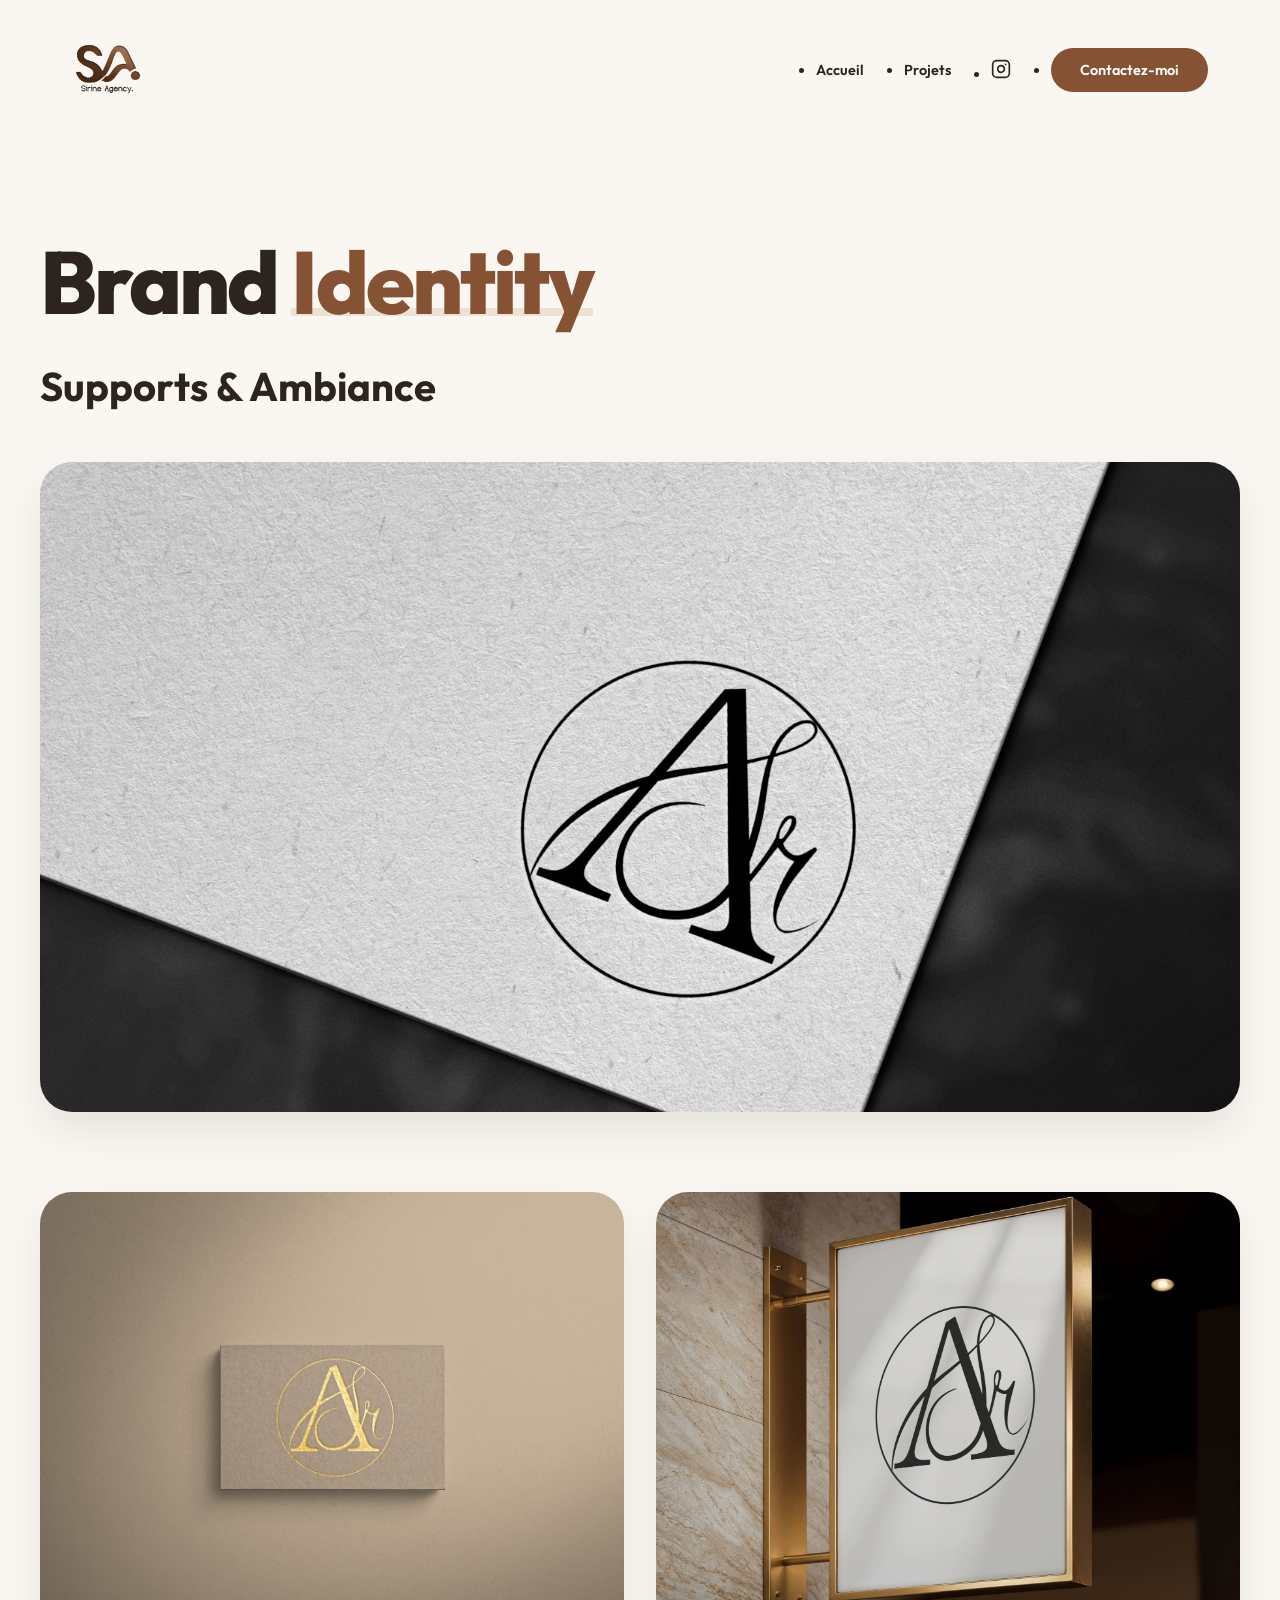
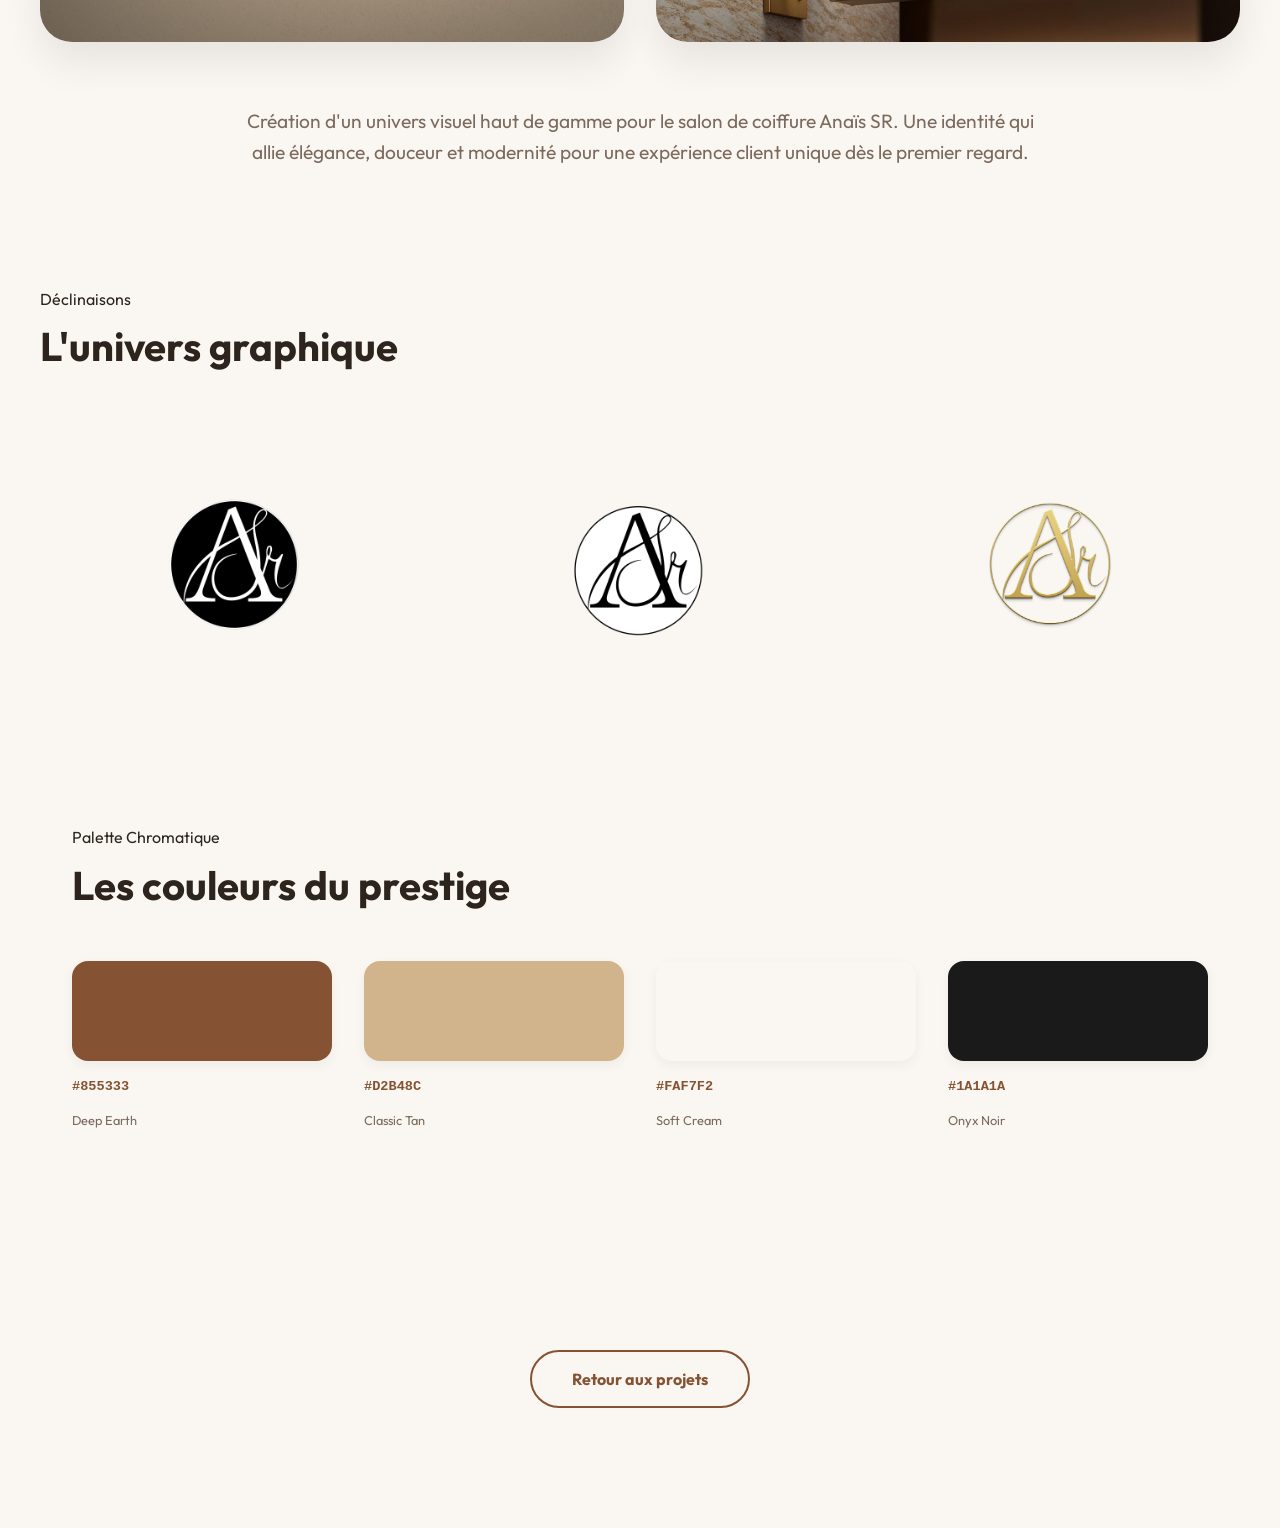
==== brand-identity.html @ ec386b36 "Initial commit: Portfolio website" ====
<!DOCTYPE html>
<html lang="fr">

<head>
    <meta charset="UTF-8">
    <meta name="viewport" content="width=device-width, initial-scale=1.0">
    <title>Brand Identity - Anaïs SR | Sirine Agency</title>
    <link rel="preconnect" href="https://fonts.googleapis.com">
    <link rel="preconnect" href="https://fonts.gstatic.com" crossorigin>
    <link href="https://fonts.googleapis.com/css2?family=Outfit:wght@300;400;600;800&display=swap" rel="stylesheet">
    <link rel="stylesheet" href="style.css">
</head>

<body>
    <header id="main-header">
        <nav class="container">
            <div class="logo-container">
                <a href="index.html" style="text-decoration: none; display: flex; align-items: center;">
                    <img src="assets/logo.png" alt="Sirine Agency Logo" class="logo-img">
                </a>
            </div>
            <ul class="nav-links">
                <li><a href="index.html#hero">Accueil</a></li>
                <li><a href="index.html#projects">Projets</a></li>
                <li><a href="https://www.instagram.com/sirine_agency/" target="_blank" class="instagram-link">
                    <svg width="20" height="20" viewBox="0 0 24 24" fill="none" stroke="currentColor" stroke-width="2" stroke-linecap="round" stroke-linejoin="round"><rect x="2" y="2" width="20" height="20" rx="5" ry="5"></rect><path d="M16 11.37A4 4 0 1 1 12.63 8 4 4 0 0 1 16 11.37z"></path><line x1="17.5" y1="6.5" x2="17.51" y2="6.5"></line></svg>
                </a></li>
                <li><a href="contact.html" class="btn-contact">Contactez-moi</a></li>
            </ul>
        </nav>
    </header>

    <main class="brand-project-page">
        <!-- Project Info Header -->
        <section class="project-info-minimal container animate">
            <div class="project-intro">
                <h1>Brand <span>Identity</span></h1>
            </div>
        </section>

        <!-- Dynamic Layout Gallery -->
        <div class="project-content">
            <!-- Hair Salon Specific Mockups -->
            <section class="section-padded container reveal" style="padding-top: 0;">
                <div class="section-title-sm">
                    <h2>Supports & Ambiance</h2>
                </div>
                <div class="salon-gallery">
                    <div class="salon-item mockup-shadow">
                        <img src="assets/LOGO F 4.png" alt="Supports & Ambiance" style="height: 650px;">
                    </div>
                    <div class="salon-grid-2" style="margin-top: 2rem;">
                        <div class="salon-item mockup-shadow">
                            <img src="assets/97.png" alt="Carte de visite Mockup">
                        </div>
                        <div class="salon-item mockup-shadow">
                            <img src="assets/11661379.jpg" alt="Devanture Salon Mockup" style="object-position: center 40%;">
                        </div>
                    </div>
                </div>
                <div class="project-description-centered reveal" style="margin-top: 4rem; text-align: center;">
                    <p style="font-size: 1.2rem; color: var(--text-muted); max-width: 800px; margin: 0 auto; line-height: 1.6;">
                        Création d'un univers visuel haut de gamme pour le salon de coiffure Anaïs SR. Une identité qui allie élégance, douceur et modernité pour une expérience client unique dès le premier regard.
                    </p>
                </div>
            </section>

            <!-- Variations Grid -->
            <section class="section-padded container reveal" style="padding-top: 20px;">
                <div class="section-title-sm">
                    <span class="sub-title">Déclinaisons</span>
                    <h2>L'univers graphique</h2>
                </div>
                <div class="logo-grid-3">
                    <div class="grid-item bg-black">
                        <img src="assets/LOGO BLANC FOND NOIR.png" alt="Variant Black">
                    </div>
                    <div class="grid-item bg-alt">
                        <img src="assets/LOGO NOIR FOND BLANC-06.png" alt="Variant White">
                    </div>
                    <div class="grid-item bg-white">
                        <img src="assets/LOGO OR SANS FOND.png" alt="Monogramme Or">
                    </div>
                </div>
            </section>

            <!-- Color Palette -->
            <section class="section-padded bg-alt reveal" style="padding-top: 20px;">
                <div class="container">
                    <div class="section-title-sm">
                        <span class="sub-title">Palette Chromatique</span>
                        <h2>Les couleurs du prestige</h2>
                    </div>
                    <div class="color-palette">
                        <div class="color-swatch">
                            <div class="swatch-box" style="background: #855333;"></div>
                            <span class="color-code">#855333</span>
                            <span class="color-name">Deep Earth</span>
                        </div>
                        <div class="color-swatch">
                            <div class="swatch-box" style="background: #D2B48C;"></div>
                            <span class="color-code">#D2B48C</span>
                            <span class="color-name">Classic Tan</span>
                        </div>
                        <div class="color-swatch">
                            <div class="swatch-box" style="background: #FAF7F2;"></div>
                            <span class="color-code">#FAF7F2</span>
                            <span class="color-name">Soft Cream</span>
                        </div>
                        <div class="color-swatch">
                            <div class="swatch-box" style="background: #1A1A1A;"></div>
                            <span class="color-code">#1A1A1A</span>
                            <span class="color-name">Onyx Noir</span>
                        </div>
                    </div>
                </div>
            </section>



        </div>

        <section class="next-steps container" style="padding: 120px 0;">
            <a href="index.html#projects" class="btn-outline">Retour aux projets</a>
        </section>
    </main>

    <script src="script.js"></script>
</body>

</html>
---- style.css ----
/* Design System & Variables - Inspired by Sirine Agency Logo */
:root {
    --primary: #855333;
    /* Rich Brown from logo */
    --primary-light: #A16F4F;
    --secondary: #D2B48C;
    /* Tan/Beige */
    --bg: #FAF7F2;
    /* Cream from logo background */
    --bg-alt: #F2EDE4;
    --text: #2D241E;
    /* Dark Chocolate */
    --text-muted: #7C6A5E;
    --white: #FFFFFF;
    --radius-full: 100px;
    --radius-lg: 32px;
    --container: 1200px;
    --shadow: 0 20px 40px -15px rgba(133, 83, 51, 0.15);
}

/* Base Styles */
* {
    margin: 0;
    padding: 0;
    box-sizing: border-box;
}

html {
    scroll-behavior: smooth;
}

body {
    font-family: 'Outfit', sans-serif;
    background-color: var(--bg);
    color: var(--text);
    line-height: 1.4;
    overflow-x: hidden;
}

.container {
    max-width: var(--container);
    margin: 0 auto;
    padding: 0 2rem;
}

/* Header & Nav */
header {
    padding: 1.2rem 0;
    position: sticky;
    top: 0;
    z-index: 1000;
    background: rgba(250, 247, 242, 0.8);
    backdrop-filter: blur(10px);
}

nav {
    display: flex;
    justify-content: space-between;
    align-items: center;
}

.logo-container {
    display: flex;
    align-items: center;
    gap: 1rem;
    margin-left: -2.5rem;
    /* Shifted left to compensate for image whitespace and align better */
}

.logo-img {
    height: 100px;
    /* Further enlarged for maximum visibility */
    width: auto;
    object-fit: contain;
    transition: transform 0.4s cubic-bezier(0.175, 0.885, 0.32, 1.275);
}

.logo-img:hover {
    transform: scale(1.05);
}

.logo-text {
    font-weight: 800;
    font-size: 1.2rem;
    text-transform: uppercase;
    letter-spacing: 1px;
}

.nav-links {
    display: flex;
    gap: 2.5rem;
    align-items: center;
}

.nav-links a {
    text-decoration: none;
    color: var(--text);
    font-weight: 600;
    font-size: 0.9rem;
    transition: 0.3s;
}

.nav-links a:hover {
    color: var(--primary);
}

.instagram-link {
    display: flex;
    align-items: center;
    color: var(--text-muted);
    transition: 0.3s;
}

.instagram-link:hover {
    color: var(--primary);
    transform: translateY(-2px);
}

.btn-contact {
    background: var(--primary);
    color: white !important;
    padding: 0.8rem 1.8rem;
    border-radius: var(--radius-full);
    font-weight: 700;
}

/* Hero Section - Young & Trendy */
.hero-section {
    padding: 100px 0;
    min-height: 80vh;
    display: flex;
    align-items: center;
}

.hero-content {
    display: grid;
    grid-template-columns: 1.2fr 1fr;
    gap: 4rem;
    align-items: center;
}

h1 {
    font-size: clamp(3rem, 8vw, 5.5rem);
    font-weight: 800;
    line-height: 1;
    margin-bottom: 2rem;
    letter-spacing: -0.03em;
}

h1 span {
    color: var(--primary);
    position: relative;
    display: inline-block;
}

h1 span::after {
    content: '';
    position: absolute;
    bottom: 10px;
    left: 0;
    width: 100%;
    height: 8px;
    background: var(--secondary);
    opacity: 0.3;
    z-index: -1;
}

.hero-text p {
    font-size: 1.25rem;
    color: var(--text-muted);
    margin-bottom: 3rem;
    max-width: 500px;
}

.hero-visual {
    position: relative;
}

.main-image-wrapper {
    position: relative;
    z-index: 2;
    border-radius: var(--radius-lg);
    overflow: hidden;
    box-shadow: var(--shadow);
}

.main-image-wrapper img {
    width: 100%;
    display: block;
}

.floating-element {
    position: absolute;
    background: var(--white);
    padding: 1rem 1.5rem;
    border-radius: 20px;
    box-shadow: var(--shadow);
    z-index: 3;
    font-weight: 700;
    display: flex;
    align-items: center;
    gap: 0.75rem;
}

.float-1 {
    top: -20px;
    left: -20px;
    background: var(--secondary);
    color: white;
}

.float-2 {
    bottom: 40px;
    right: -30px;
}


/* Projects Section */
.projects-section {
    padding: 120px 0;
}

.section-title {
    margin-bottom: 4rem;
}

.projects-grid {
    display: grid;
    grid-template-columns: repeat(auto-fit, minmax(350px, 1fr));
    gap: 3rem;
}

.project-card {
    background: var(--white);
    border-radius: var(--radius-lg);
    overflow: hidden;
    transition: 0.4s;
    border: 1px solid rgba(0, 0, 0, 0.03);
}

.project-card:hover {
    transform: translateY(-15px);
    box-shadow: var(--shadow);
}

.project-img {
    aspect-ratio: 1 / 1;
    width: 100%;
    background: var(--bg);
    overflow: hidden;
    position: relative;
}

.project-overlay-content {
    position: absolute;
    inset: 0;
    display: flex;
    flex-direction: column;
    justify-content: center;
    align-items: center;
    background: rgba(133, 83, 51, 0.85); /* Dark brown tint for white text contrast */
    color: white;
    padding: 1.5rem;
    text-align: center;
    opacity: 0;
    transition: all 0.5s ease;
    z-index: 2;
}

.project-overlay-content h3 {
    color: white !important;
    font-size: 1.4rem;
    margin-bottom: 0.5rem;
    transform: translateY(20px);
    transition: transform 0.5s ease;
}

.project-overlay-content p {
    color: rgba(255, 255, 255, 0.9);
    font-size: 0.9rem;
    transform: translateY(20px);
    transition: transform 0.5s ease 0.1s;
}

.project-img:hover .project-overlay-content {
    opacity: 1;
}

.project-img:hover .project-overlay-content h3,
.project-img:hover .project-overlay-content p,
.project-img:hover .overlay-cta {
    transform: translateY(0);
}

.overlay-cta {
    margin-top: 1.5rem;
    padding: 0.6rem 1.4rem;
    border: 1px solid rgba(255, 255, 255, 0.4);
    border-radius: var(--radius-full);
    font-size: 0.75rem;
    font-weight: 700;
    text-transform: uppercase;
    letter-spacing: 1px;
    color: white;
    transform: translateY(20px);
    transition: all 0.5s ease 0.2s;
}

.project-img:hover .overlay-cta {
    background: white;
    color: var(--primary);
    border-color: white;
}

.project-img a {
    display: block;
    width: 100%;
    height: 100%;
}

.project-img img {
    width: 100%;
    height: 100%;
    object-fit: cover;
    object-position: center;
    transition: opacity 1s ease;
}

.project-img:hover img {
    opacity: 0.3;
}

.project-info {
    padding: 2rem;
}

.project-info h3 {
    font-size: 1.5rem;
    margin-bottom: 0.5rem;
}

.tag {
    display: inline-block;
    padding: 0.4rem 1rem;
    background: var(--bg-alt);
    border-radius: 100px;
    font-size: 0.8rem;
    font-weight: 600;
    color: var(--primary);
    margin-top: 1rem;
}

/* Animations */
@keyframes fadeInUp {
    from {
        opacity: 0;
        transform: translateY(30px);
    }

    to {
        opacity: 1;
        transform: translateY(0);
    }
}

.animate {
    animation: fadeInUp 0.8s ease forwards;
}

/* Brand Identity Page Refined */
.project-info-minimal {
    padding: 100px 0 0;
}

.section-full {
    width: 100%;
    overflow: hidden;
}

.hero-img {
    width: 40% !important; /* Even smaller */
    max-width: 500px;
    margin: -40px auto 20px; /* Negative top margin to pull it up */
    display: block;
    padding: 0;
}

.section-padded {
    padding: 100px 0;
}

.section-centered {
    padding: 120px 0;
    text-align: center;
}

.section-centered img {
    max-width: 90%;
    margin: 0 auto;
    border-radius: var(--radius-lg);
}

.section-title-sm {
    margin-bottom: 3rem;
}

.section-title-sm h2 {
    font-size: 2.5rem;
    margin-top: 0.5rem;
}

/* Variations Grid */
.logo-grid-3 {
    display: grid;
    grid-template-columns: repeat(3, 1fr);
    gap: 2rem;
}

.grid-item {
    aspect-ratio: 4/3;
    display: flex;
    align-items: center;
    justify-content: center;
    border-radius: var(--radius-lg);
    overflow: hidden;
    padding: 2rem;
}

.grid-item img {
    max-width: 100%;
    height: auto;
    display: block;
    image-rendering: -webkit-optimize-contrast;
    font-style: italic; /* Style for alt text if image fails */
}

/* Color Palette */
.color-palette {
    display: grid;
    grid-template-columns: repeat(auto-fit, minmax(150px, 1fr));
    gap: 2rem;
    margin-top: 3rem;
}

.color-swatch {
    display: flex;
    flex-direction: column;
    gap: 1rem;
}

.swatch-box {
    width: 100%;
    height: 100px;
    border-radius: 16px;
    box-shadow: 0 4px 12px rgba(0,0,0,0.05);
}

.color-code {
    font-size: 0.85rem;
    font-weight: 700;
    font-family: monospace;
    color: var(--primary);
}

.color-name {
    font-size: 0.8rem;
    color: var(--text-muted);
}

/* Mockup Grid & Overlap Fix */
.mockup-grid {
    position: relative;
    display: flex;
    flex-direction: column;
    padding: 60px 0;
}

.mockup-item {
    max-width: 800px;
}

.item-main {
    align-self: flex-start;
    z-index: 1;
}

.item-secondary {
    align-self: flex-end;
    margin-top: -200px; /* Controlled overlap */
    z-index: 2;
    max-width: 600px;
}

.mockup-item img {
    width: 100%;
    height: auto;
    border-radius: 12px;
}

.mockup-shadow {
    box-shadow: 0 20px 40px rgba(0,0,0,0.08);
    border-radius: 32px;
    transition: transform 0.5s cubic-bezier(0.2, 0, 0.2, 1), box-shadow 0.5s ease;
}

.mockup-shadow:hover {
    transform: translateY(-15px) scale(1.02);
    box-shadow: 0 30px 60px rgba(0,0,0,0.12);
}

@media (max-width: 992px) {
    .item-secondary {
        margin-top: -100px;
        max-width: 80%;
    }
}

@media (max-width: 768px) {
    .item-secondary {
        margin-top: 2rem;
        align-self: flex-start;
        max-width: 100%;
    }
    
    .section-padded {
        padding: 60px 0;
    }
}

@media (max-width: 768px) {
    .logo-grid-3 {
        grid-template-columns: 1fr;
    }
    
    .section-padded {
        padding: 60px 0;
    }
}

/* Realistic Phone Mockup */
.phone-mockup {
    position: relative;
    width: 300px;
    height: 620px;
    margin: 0 auto;
    z-index: 5;
}

.phone-frame {
    width: 100%;
    height: 100%;
    background: #000;
    border-radius: 48px;
    padding: 10px;
    box-shadow: 
        0 50px 100px -20px rgba(0,0,0,0.4),
        inset 0 0 2px 2px rgba(255,255,255,0.1);
    position: relative;
    border: 4px solid #333;
}

/* Side Buttons */
.phone-frame::before,
.phone-frame::after {
    content: '';
    position: absolute;
    background: #222;
    border-radius: 2px;
}

/* Volume Buttons */
.phone-frame::before {
    width: 3px;
    height: 60px;
    left: -7px;
    top: 100px;
    box-shadow: 0 40px 0 #222; /* Second button */
}

/* Power Button */
.phone-frame::after {
    width: 3px;
    height: 80px;
    right: -7px;
    top: 140px;
}

.phone-screen {
    width: 100%;
    height: 100%;
    background: #fff;
    border-radius: 38px;
    overflow: hidden;
    position: relative;
    box-shadow: inset 0 0 20px rgba(0,0,0,0.05);
}

.phone-notch {
    position: absolute;
    top: 8px;
    left: 50%;
    transform: translateX(-50%);
    width: 100px;
    height: 28px;
    background: #000;
    border-radius: 20px;
    z-index: 20;
    display: flex;
    align-items: center;
    justify-content: center;
}

/* Camera/Sensor inside notch */
.phone-notch::after {
    content: '';
    width: 8px;
    height: 8px;
    background: #111;
    border-radius: 50%;
    margin-left: 40px;
    box-shadow: inset 0 0 2px rgba(255,255,255,0.2);
}

/* Status Bar */
.status-bar {
    height: 40px;
    padding: 0 30px;
    display: flex;
    justify-content: space-between;
    align-items: center;
    font-size: 11px;
    font-weight: 600;
    position: absolute;
    top: 0;
    width: 100%;
    z-index: 15;
}

.status-right {
    display: flex;
    gap: 4px;
    align-items: center;
}

/* Instagram UI Mockup */
.instagram-ui {
    height: 100%;
    display: flex;
    flex-direction: column;
    background: #fff;
    font-family: -apple-system, BlinkMacSystemFont, "Segoe UI", Roboto, Helvetica, Arial, sans-serif;
}

.insta-nav {
    padding: 45px 15px 10px;
    display: flex;
    justify-content: space-between;
    align-items: center;
    border-bottom: 1px solid #efefef;
}

.insta-logo {
    font-family: 'Outfit', sans-serif; /* Fallback for Instagram font */
    font-weight: 800;
    font-size: 1.2rem;
    letter-spacing: -1px;
}

.insta-stories {
    display: flex;
    gap: 12px;
    padding: 10px 15px;
    border-bottom: 1px solid #efefef;
    overflow: hidden;
}

.story-item {
    display: flex;
    flex-direction: column;
    align-items: center;
    gap: 4px;
}

.story-circle {
    width: 56px;
    height: 56px;
    border-radius: 50%;
    padding: 2px;
    background: linear-gradient(45deg, #f09433 0%,#e6683c 25%,#dc2743 50%,#cc2366 75%,#bc1888 100%);
}

.story-inner {
    width: 100%;
    height: 100%;
    background: #fff;
    border-radius: 50%;
    padding: 2px;
}

.story-img {
    width: 100%;
    height: 100%;
    background: #f0f0f0;
    border-radius: 50%;
}

.story-name {
    font-size: 0.65rem;
    color: #262626;
}

.insta-header {
    display: flex;
    align-items: center;
    padding: 10px 12px;
    gap: 10px;
}

.insta-avatar {
    width: 32px;
    height: 32px;
    background: linear-gradient(45deg, #f09433 0%,#e6683c 25%,#dc2743 50%,#cc2366 75%,#bc1888 100%); 
    border-radius: 50%;
    padding: 1.5px;
}

.avatar-inner {
    width: 100%;
    height: 100%;
    background: #fff;
    border-radius: 50%;
    overflow: hidden;
}

.avatar-inner img {
    width: 100%;
    height: 100%;
    object-fit: cover;
}

.insta-user .username {
    font-size: 0.8rem;
    font-weight: 600;
    color: #262626;
}

.insta-user .location {
    font-size: 0.7rem;
    color: #262626;
    margin-top: -2px;
}

.insta-post {
    width: 100%;
    background: #fafafa;
}

.insta-post img {
    width: 100%;
    aspect-ratio: 1/1;
    display: block;
    object-fit: cover;
    object-position: center;
}

.insta-actions {
    display: flex;
    justify-content: space-between;
    padding: 10px 12px;
}

.insta-actions svg {
    cursor: pointer;
    transition: transform 0.2s;
}

.insta-actions svg:hover {
    transform: scale(1.1);
}

.insta-details {
    padding: 0 12px;
    font-size: 0.85rem;
}

.likes {
    font-weight: 700;
    margin-bottom: 5px;
    display: block;
}

.caption {
    line-height: 1.4;
}

.caption strong {
    margin-right: 5px;
}

.caption span {
    color: #00376b;
}

.insta-footer {
    margin-top: auto;
    border-top: 1px solid #efefef;
    padding: 10px 20px;
    display: flex;
    justify-content: space-between;
    align-items: center;
}

/* Project Stats */
.project-stats {
    display: grid;
    grid-template-columns: 1fr 1fr;
    gap: 2rem;
    margin-top: 3rem;
}

.stat {
    display: flex;
    flex-direction: column;
}

.stat-value {
    font-size: 2.5rem;
    font-weight: 800;
    color: var(--primary);
}

.stat-label {
    font-size: 0.9rem;
    color: var(--text-muted);
    font-weight: 600;
    text-transform: uppercase;
}

.btn-outline {
    display: inline-block;
    padding: 1rem 2.5rem;
    border: 2px solid var(--primary);
    color: var(--primary);
    text-decoration: none;
    border-radius: var(--radius-full);
    font-weight: 700;
    transition: 0.3s;
}

.btn-outline:hover {
    background: var(--primary);
    color: white;
}

.next-steps {
    text-align: center;
    padding-bottom: 100px;
}

@media (max-width: 992px) {
    .mockup-container {
        grid-template-columns: 1fr;
        gap: 3rem;
        text-align: center;
    }
    
    .project-stats {
        justify-content: center;
    }
}

/* Salon Gallery Styles */
.salon-gallery {
    display: flex;
    flex-direction: column;
    gap: 3rem;
    margin-top: 2rem;
}

.salon-grid-2 {
    display: grid;
    grid-template-columns: 1fr 1fr;
    gap: 2rem;
}

.salon-item img {
    width: 100%;
    height: 450px; /* Uniform height for harmony */
    object-fit: cover;
    border-radius: 32px; /* Smooth rounded corners */
    display: block;
}

/* Social Media Page Specifics */
.mockup-container-social {
    display: grid;
    grid-template-columns: 1fr 1.2fr;
    gap: 4rem;
    align-items: center;
}

.phone-mockup-wrapper {
    display: flex;
    justify-content: center;
}

.project-description-side h2 {
    font-size: 2.5rem;
    margin-bottom: 1.5rem;
}

.project-description-side p {
    font-size: 1.1rem;
    line-height: 1.8;
    color: var(--text-muted);
    margin-bottom: 2rem;
}

.project-stats-modern {
    display: grid;
    grid-template-columns: 1fr 1fr;
    gap: 1.5rem;
}

.stat-card {
    background: white;
    padding: 1.5rem;
    border-radius: var(--radius-lg);
    box-shadow: 0 10px 30px rgba(0,0,0,0.03);
    border: 1px solid rgba(0,0,0,0.05);
}

.stat-number {
    display: block;
    font-size: 2rem;
    font-weight: 800;
    color: var(--primary);
    margin-bottom: 0.5rem;
}

.stat-desc {
    font-size: 0.9rem;
    color: var(--text-muted);
    font-weight: 600;
}

.social-grid-3 {
    display: grid;
    grid-template-columns: repeat(3, 1fr);
    gap: 2rem;
}

.social-item-card img {
    width: 100%;
    aspect-ratio: 1/1;
    object-fit: cover;
    border-radius: var(--radius-lg);
    display: block;
}

@media (max-width: 992px) {
    .salon-grid-2 {
        grid-template-columns: 1fr;
    }
    .mockup-container-social {
        grid-template-columns: 1fr;
        gap: 3rem;
    }
    .social-grid-3 {
        grid-template-columns: 1fr 1fr;
    }
}

@media (max-width: 576px) {
    .social-grid-3 {
        grid-template-columns: 1fr;
    }
    .project-stats-modern {
        grid-template-columns: 1fr;
    }
}

/* Lightbox Styles */
.lightbox-overlay {
    position: fixed;
    top: 0;
    left: 0;
    width: 100%;
    height: 100%;
    background: rgba(0, 0, 0, 0.95);
    display: flex;
    justify-content: center;
    align-items: center;
    z-index: 9999;
    opacity: 0;
    visibility: hidden;
    transition: opacity 0.3s ease, visibility 0.3s ease;
    backdrop-filter: blur(15px) brightness(0.8);
    cursor: zoom-out;
}

.lightbox-overlay.active {
    opacity: 1;
    visibility: visible;
}

.lightbox-content {
    max-width: 90%;
    max-height: 90%;
    transform: scale(0.95) translateZ(0);
    transition: transform 0.3s cubic-bezier(0.34, 1.56, 0.64, 1);
    box-shadow: 0 30px 60px rgba(0, 0, 0, 0.4);
    border-radius: 12px;
    will-change: transform;
}

.lightbox-overlay.active .lightbox-content {
    transform: scale(1) translateZ(0);
}

.lightbox-close {
    position: absolute;
    top: 30px;
    right: 30px;
    background: rgba(255, 255, 255, 0.1);
    color: white;
    width: 50px;
    height: 50px;
    border-radius: 50%;
    display: flex;
    justify-content: center;
    align-items: center;
    cursor: pointer;
    border: 1px solid rgba(255, 255, 255, 0.2);
    transition: all 0.3s ease;
    font-size: 24px;
}

.lightbox-close:hover {
    background: white;
    color: black;
    transform: rotate(90deg);
}

/* Browser Mockup */
.browser-mockup {
    width: 100%;
    border-radius: 16px;
    overflow: hidden;
    background: #fff;
    border: 1px solid rgba(0,0,0,0.1);
}

.browser-header {
    background: #f1f1f1;
    padding: 12px 20px;
    display: flex;
    align-items: center;
    border-bottom: 1px solid rgba(0,0,0,0.1);
}

.browser-dots {
    display: flex;
    gap: 8px;
    margin-right: 20px;
}

.browser-dots span {
    width: 12px;
    height: 12px;
    border-radius: 50%;
}

.browser-dots span:nth-child(1) { background: #ff5f56; }
.browser-dots span:nth-child(2) { background: #ffbd2e; }
.browser-dots span:nth-child(3) { background: #27c93f; }

.browser-bar {
    background: #fff;
    flex-grow: 1;
    height: 28px;
    border-radius: 6px;
    display: flex;
    align-items: center;
    padding: 0 15px;
    font-size: 0.8rem;
    color: var(--text-muted);
    border: 1px solid rgba(0,0,0,0.05);
}

.browser-screen img {
    width: 100%;
    height: auto;
    display: block;
    content-visibility: auto;
    image-rendering: -webkit-optimize-contrast; /* Sharpness for Chromium */
    image-rendering: smooth;
    backface-visibility: hidden; /* Fixes slight blur during animations */
}

/* Optimization for large images */
.mobile-screen-scroll, .imac-screen-v2, .feature-image-container {
    background: linear-gradient(110deg, #f5f5f5 8%, #eeeeee 18%, #f5f5f5 33%);
    background-size: 200% 100%;
    animation: shimmer 1.5s linear infinite;
}

@keyframes shimmer {
    0% { background-position: -200% 0; }
    100% { background-position: 200% 0; }
}

img[loading="lazy"] {
    opacity: 0;
    transition: opacity 0.5s ease-in-out;
}

img.loaded {
    opacity: 1;
}

/* Annotation Points */
.feature-image-container {
    position: relative;
    border-radius: var(--radius-lg);
    overflow: hidden;
}

.annotation-point {
    position: absolute;
    width: 32px;
    height: 32px;
    background: var(--primary);
    color: white;
    border-radius: 50%;
    display: flex;
    justify-content: center;
    align-items: center;
    font-weight: 800;
    cursor: help;
    box-shadow: 0 0 0 0 rgba(133, 83, 51, 0.4);
    animation: pulse 2s infinite;
}

@keyframes pulse {
    0% { box-shadow: 0 0 0 0 rgba(133, 83, 51, 0.4); }
    70% { box-shadow: 0 0 0 15px rgba(133, 83, 51, 0); }
    100% { box-shadow: 0 0 0 0 rgba(133, 83, 51, 0); }
}

.feature-list-simple {
    list-style: none;
    margin-top: 2.5rem;
}

.feature-list-simple li {
    display: flex;
    align-items: center;
    gap: 1.5rem;
    margin-bottom: 1.2rem;
    font-weight: 600;
}

.feature-list-simple li strong {
    color: var(--primary);
    font-size: 1.2rem;
}

.detail-img {
    width: 100%;
    height: 600px;
    object-fit: cover;
    object-position: top;
}

/* iMac Mockup */
.imac-mockup {
    width: 80%;
    margin: 0 auto;
    position: relative;
}

.imac-frame {
    background: #111;
    border-radius: 20px 20px 0 0;
    padding: 2.5%;
    position: relative;
    box-shadow: 0 50px 100px rgba(0,0,0,0.2);
    border: 1px solid #333;
}

.imac-screen {
    background: #000;
    aspect-ratio: 16/9;
    overflow: hidden;
    position: relative;
}

.imac-screen img {
    width: 100%;
    height: 100%;
    object-fit: cover;
    object-position: top;
}

.imac-bottom {
    background: #e1e1e1;
    height: 60px;
    border-radius: 0 0 20px 20px;
    display: flex;
    justify-content: center;
    align-items: center;
}

.imac-logo {
    width: 25px;
    height: 25px;
    opacity: 0.3;
}

.imac-stand {
    width: 120px;
    height: 100px;
    background: #d1d1d1;
    margin: -1px auto 0;
    clip-path: polygon(15% 0%, 85% 0%, 100% 100%, 0% 100%);
    position: relative;
    z-index: -1;
}

@media (max-width: 768px) {
    .imac-mockup { width: 100%; }
    .imac-bottom { height: 40px; }
    .imac-stand { width: 80px; height: 60px; }
}

/* Premium Showcase Section */
.showcase-textured {
    background: #f4f1ee; /* Solid background for performance */
    padding: 100px 0;
    position: relative;
    overflow: hidden;
    border-radius: var(--radius-lg);
    margin: 2rem 0;
}

.showcase-grid {
    display: flex;
    justify-content: center;
    align-items: flex-end;
    gap: 4rem;
    padding: 0 5%;
}

.showcase-mobile {
    width: 280px;
    flex-shrink: 0;
    z-index: 2;
    transform: translateY(40px);
}

.mobile-frame-long {
    background: #111;
    border-radius: 40px;
    padding: 12px;
    box-shadow: 0 50px 100px rgba(0,0,0,0.15);
    border: 1px solid #333;
    overflow: hidden;
}

.mobile-screen-scroll {
    height: 550px;
    overflow: hidden;
    border-radius: 30px;
}

.mobile-screen-scroll img {
    width: 100%;
    display: block;
}

.showcase-desktop {
    flex-grow: 1;
    max-width: 900px;
    z-index: 1;
}

/* Enhanced iMac Mockup */
.imac-mockup-v2 {
    position: relative;
}

.imac-frame-v2 {
    background: #000;
    border-radius: 20px 20px 0 0;
    padding: 1.5%;
    box-shadow: 0 60px 120px rgba(0,0,0,0.2);
}

.imac-screen-v2 {
    aspect-ratio: 16/10;
    overflow: hidden;
    background: #222;
}

.imac-screen-v2 img {
    width: 100%;
    height: 100%;
    object-fit: cover;
    object-position: top;
}

.imac-bottom-v2 {
    background: linear-gradient(to bottom, #d1d1d1, #a1a1a1);
    height: 50px;
    border-radius: 0 0 20px 20px;
    display: flex;
    justify-content: center;
    align-items: center;
}

.imac-stand-v2 {
    width: 160px;
    height: 120px;
    background: #c1c1c1;
    margin: -1px auto 0;
    clip-path: polygon(20% 0%, 80% 0%, 100% 100%, 0% 100%);
}

@media (max-width: 992px) {
    .showcase-grid {
        flex-direction: column;
        align-items: center;
        gap: 3rem;
    }
    .showcase-mobile {
        transform: translateY(0);
    }
}

/* Phone Mockup for Homepage Cards - High Fidelity & Visible */
.phone-mockup-home {
    background: url('assets/social%20media%20design%20nw.png') no-repeat center;
    background-size: cover;
    width: 100%;
    height: 100%;
    display: flex;
    justify-content: center;
    align-items: center;
    padding: 2rem;
    position: relative;
    overflow: hidden;
}

.phone-frame-card {
    width: 170px;
    height: 340px;
    background: #080808; /* Deep black frame */
    border-radius: 35px;
    padding: 10px;
    box-shadow: 
        0 20px 50px rgba(0,0,0,0.3),
        inset 0 0 2px rgba(255,255,255,0.2);
    position: relative;
    border: 1px solid #1a1a1a;
    transition: transform 0.5s cubic-bezier(0.175, 0.885, 0.32, 1.275);
}

.phone-mockup-home:hover .phone-frame-card {
    transform: scale(1.05) rotate(-2deg);
}

/* Notch area */
.phone-frame-card::after {
    content: '';
    position: absolute;
    top: 15px;
    left: 50%;
    transform: translateX(-50%);
    width: 70px;
    height: 18px;
    background: #111;
    border-radius: 10px;
    z-index: 10;
}

.phone-screen-card {
    width: 100%;
    height: 100%;
    background: #000;
    border-radius: 25px;
    overflow: hidden;
    position: relative;
    box-shadow: inset 0 0 10px rgba(0,0,0,0.2);
}

.phone-screen-card img {
    width: 100%;
    height: 100%;
    object-fit: cover;
    display: block;
    filter: brightness(1.05);
}

/* Mini Instagram Profile UI - High Fidelity & Ultra Dezoomed */
.mini-insta-ui {
    display: flex;
    flex-direction: column;
    background: #fff;
    height: 100%;
    font-family: -apple-system, BlinkMacSystemFont, "Segoe UI", Roboto, Helvetica, Arial, sans-serif;
    color: #262626;
    overflow: hidden;
    position: relative;
}

.mini-status-bar {
    height: 35px;
    padding: 0 15px;
    display: flex;
    justify-content: space-between;
    align-items: center;
    font-size: 10px;
    font-weight: 700;
}

.mini-top-nav {
    height: 40px;
    padding: 0 12px;
    display: flex;
    align-items: center;
    justify-content: space-between;
    border-bottom: 1px solid #efefef;
}

.mini-nav-username {
    font-size: 13px;
    font-weight: 700;
}

.mini-scroll-content {
    flex: 1;
    overflow-y: auto;
}

.insta-profile-header {
    padding: 10px 8px 5px;
}

.profile-top-row {
    display: flex;
    justify-content: space-between;
    align-items: center;
    margin-bottom: 15px;
}

.profile-avatar-big {
    width: 38px;
    height: 38px;
    background: #eee;
    border-radius: 50%;
    border: 1px solid #dbdbdb;
}

.profile-stats {
    display: flex;
    gap: 15px;
    text-align: center;
}

.stat-item-mini {
    display: flex;
    flex-direction: column;
}

.stat-count {
    font-size: 9px;
    font-weight: 700;
}

.stat-label-mini {
    font-size: 7px;
    color: #8e8e8e;
}

.profile-bio {
    font-size: 8px;
    margin-bottom: 6px;
    line-height: 1.2;
}

.profile-btns-row {
    display: flex;
    gap: 5px;
    margin-bottom: 15px;
}

.mini-btn {
    flex: 1;
    background: #efefef;
    border: none;
    padding: 3px 0;
    border-radius: 3px;
    font-size: 8px;
    font-weight: 600;
    text-align: center;
}

.mini-highlights {
    display: flex;
    gap: 10px;
    margin-bottom: 15px;
    overflow: hidden;
}

.highlight-item {
    display: flex;
    flex-direction: column;
    align-items: center;
    gap: 4px;
}

.highlight-circle {
    width: 28px;
    height: 28px;
    border-radius: 50%;
    border: 1px solid #dbdbdb;
    background: #fafafa;
}

.highlight-label {
    font-size: 9px;
}

.mini-grid-tabs {
    display: flex;
    border-top: 1px solid #efefef;
    margin-bottom: 1px;
}

.grid-tab {
    flex: 1;
    height: 25px;
    display: flex;
    justify-content: center;
    align-items: center;
    border-bottom: 1px solid #262626;
}

.mini-insta-grid {
    display: grid;
    grid-template-columns: repeat(3, 1fr);
    gap: 1px;
    background: #efefef;
}

.grid-item-mini {
    aspect-ratio: 1/1;
    background: #fff;
    overflow: hidden;
}

.grid-item-mini img {
    width: 100%;
    height: 100%;
    object-fit: cover;
}

.mini-insta-nav {
    margin-top: auto;
    border-top: 1px solid #efefef;
    padding: 8px 12px;
    display: flex;
    justify-content: space-between;
    align-items: center;
    color: #262626;
}

.nav-avatar-mini {
    width: 18px;
    height: 18px;
    background: #ddd;
    border-radius: 50%;
    border: 1px solid #262626;
}

.nav-icon-placeholder {
    width: 18px;
    height: 18px;
    background: #262626;
    mask-size: contain;
    mask-repeat: no-repeat;
}

/* Dynamic Island */
.phone-frame-card::before {
    content: '';
    position: absolute;
    top: 12px;
    left: 50%;
    transform: translateX(-50%);
    width: 55px;
    height: 18px;
    background: #000;
    border-radius: 12px;
    z-index: 20;
}

/* Make images clickable */
.salon-item img, .grid-item img, .mockup-shadow {
    cursor: pointer;
}

/* Contact Page Styles */
.contact-section {
    padding: 120px 0;
    min-height: 80vh;
    display: flex;
    align-items: center;
}

.contact-grid {
    display: grid;
    grid-template-columns: 1fr 1.5fr;
    gap: 6rem;
    align-items: start;
}

.contact-info h1 {
    font-size: 3.5rem;
    line-height: 1.1;
    margin-bottom: 1.5rem;
}

.contact-info p {
    font-size: 1.1rem;
    color: var(--text-muted);
    margin-bottom: 3rem;
    max-width: 400px;
}

.contact-details {
    display: flex;
    flex-direction: column;
    gap: 2rem;
}

.contact-item {
    display: flex;
    align-items: center;
    gap: 1.5rem;
}

.contact-icon {
    width: 50px;
    height: 50px;
    background: var(--white);
    border-radius: 50%;
    display: flex;
    align-items: center;
    justify-content: center;
    box-shadow: var(--shadow-sm);
    color: var(--primary);
    font-size: 1.2rem;
}

.contact-item-text span {
    display: block;
    font-size: 0.8rem;
    color: var(--text-muted);
    text-transform: uppercase;
    font-weight: 600;
}

.contact-item-text a, .contact-item-text p {
    font-size: 1.1rem;
    font-weight: 600;
    color: var(--text);
    text-decoration: none;
}

/* Form Styles */
.contact-form-container {
    background: var(--white);
    padding: 3.5rem;
    border-radius: var(--radius-lg);
    box-shadow: var(--shadow);
}

.form-group {
    position: relative;
    margin-bottom: 2rem;
}

.form-group input, 
.form-group textarea {
    width: 100%;
    padding: 1rem 0;
    border: none;
    border-bottom: 2px solid #eee;
    background: transparent;
    font-family: inherit;
    font-size: 1rem;
    outline: none;
    transition: 0.3s;
}

.form-group label {
    position: absolute;
    top: 1rem;
    left: 0;
    color: var(--text-muted);
    pointer-events: none;
    transition: 0.3s;
}

.form-group input:focus ~ label,
.form-group input:valid ~ label,
.form-group textarea:focus ~ label,
.form-group textarea:valid ~ label {
    top: -10px;
    font-size: 0.75rem;
    color: var(--primary);
    font-weight: 700;
}

.form-group input:focus,
.form-group textarea:focus {
    border-bottom-color: var(--primary);
}

.btn-submit {
    width: 100%;
    padding: 1.2rem;
    background: var(--primary);
    color: white;
    border: none;
    border-radius: var(--radius-full);
    font-weight: 700;
    cursor: pointer;
    transition: 0.3s;
    font-family: inherit;
    font-size: 1rem;
    margin-top: 1rem;
}

.btn-submit:hover {
    background: var(--secondary);
    transform: translateY(-3px);
    box-shadow: 0 10px 20px rgba(133, 83, 51, 0.2);
}

.free-quote-badge {
    display: inline-block;
    padding: 0.5rem 1.2rem;
    background: rgba(133, 83, 51, 0.1);
    color: var(--primary);
    border-radius: var(--radius-full);
    font-size: 0.8rem;
    font-weight: 700;
    margin-bottom: 1.5rem;
}

@media (max-width: 992px) {
    .contact-grid {
        grid-template-columns: 1fr;
        gap: 4rem;
    }
    
    .contact-info h1 {
        font-size: 2.8rem;
    }
}
/* Meta Business Suite Section Styles */
.meta-suite-grid {
    display: grid;
    grid-template-columns: 1.2fr 1fr;
    gap: 5rem;
    align-items: center;
}

.dashboard-preview {
    background: #fff;
    height: 350px;
    display: flex;
    overflow: hidden;
}

.dashboard-sidebar {
    width: 60px;
    background: #f8f8f8;
    border-right: 1px solid #eee;
    padding: 15px;
    display: flex;
    flex-direction: column;
    gap: 15px;
}

.dash-nav-item {
    width: 100%;
    height: 30px;
    background: #eee;
    border-radius: 6px;
}

.dash-nav-item.active {
    background: var(--primary);
    opacity: 0.2;
}

.dashboard-main {
    flex: 1;
    padding: 25px;
    display: flex;
    flex-direction: column;
    gap: 25px;
}

.dash-header-row {
    width: 150px;
    height: 20px;
    background: #f0f0f0;
    border-radius: 4px;
}

.dash-stats-row {
    display: flex;
    gap: 15px;
}

.dash-stat-pill {
    flex: 1;
    height: 60px;
    background: #fdfaf7;
    border: 1px solid #f2ede4;
    border-radius: 12px;
}

.dash-chart-area {
    flex: 1;
    display: flex;
    align-items: flex-end;
    gap: 10px;
    padding-bottom: 10px;
    border-bottom: 1px solid #eee;
}

.dash-bar-v {
    flex: 1;
    background: var(--primary);
    opacity: 0.15;
    border-radius: 4px 4px 0 0;
    transition: opacity 0.3s;
}

.dash-bar-v:hover {
    opacity: 0.4;
}

.meta-features-list {
    list-style: none;
    margin-top: 2rem;
}

.meta-features-list li {
    position: relative;
    padding-left: 2.5rem;
    margin-bottom: 1.5rem;
    font-size: 1.05rem;
    line-height: 1.6;
}

.meta-features-list li::before {
    content: '?';
    position: absolute;
    left: 0;
    top: 0;
    width: 24px;
    height: 24px;
    background: var(--primary);
    color: white;
    border-radius: 50%;
    display: flex;
    align-items: center;
    justify-content: center;
    font-size: 0.7rem;
    font-weight: 800;
}

@media (max-width: 992px) {
    .meta-suite-grid {
        grid-template-columns: 1fr;
        gap: 3rem;
    }
    
    .meta-suite-visual {
        order: 2;
    }
    
    .meta-suite-content {
        order: 1;
    }
}

.dash-planner-grid {
    display: grid;
    grid-template-columns: repeat(3, 1fr);
    gap: 8px;
    flex: 1;
}

.planner-box {
    background: #fdfaf7;
    border: 1px solid #f2ede4;
    border-radius: 8px;
    aspect-ratio: 1/1;
}

/* Realistic Meta Business Suite UI */
.meta-suite-ui {
    background: #fff;
    height: 380px;
    display: flex;
    overflow: hidden;
    font-family: 'Inter', sans-serif;
}

.meta-sidebar {
    width: 60px;
    background: #1c1e21;
    display: flex;
    flex-direction: column;
    align-items: center;
    padding: 15px 0;
    gap: 20px;
}

.meta-logo-s {
    width: 32px;
    height: 32px;
    background: #0668E1;
    border-radius: 50%;
    margin-bottom: 10px;
}

.meta-nav-items {
    display: flex;
    flex-direction: column;
    gap: 15px;
    width: 100%;
    align-items: center;
}

.meta-nav-dot, .meta-nav-active {
    width: 24px;
    height: 24px;
    background: rgba(255,255,255,0.1);
    border-radius: 4px;
}

.meta-nav-active {
    background: rgba(255,255,255,0.25);
    border-left: 3px solid #0668E1;
    border-radius: 0 4px 4px 0;
    width: 27px;
    margin-right: -3px;
}

.meta-main {
    flex: 1;
    background: #f0f2f5;
    display: flex;
    flex-direction: column;
}

.meta-top-bar {
    height: 56px;
    background: #fff;
    border-bottom: 1px solid #ddd;
    padding: 0 20px;
    display: flex;
    align-items: center;
    justify-content: space-between;
}

.meta-search {
    width: 200px;
    height: 32px;
    background: #f0f2f5;
    border-radius: 20px;
}

.meta-create-btn {
    background: #0064e0;
    color: #fff;
    padding: 6px 16px;
    border-radius: 6px;
    font-size: 0.85rem;
    font-weight: 600;
}

.meta-planner-header {
    padding: 20px;
    background: #fff;
}

.planner-title {
    font-size: 1.1rem;
    font-weight: 700;
    margin-bottom: 15px;
    color: #1c1e21;
}

.planner-days {
    display: grid;
    grid-template-columns: repeat(7, 1fr);
    text-align: center;
    font-size: 0.75rem;
    color: #65676b;
    font-weight: 600;
}

.meta-planner-grid {
    display: grid;
    grid-template-columns: repeat(7, 1fr);
    gap: 1px;
    background: #ddd;
    flex: 1;
    border-top: 1px solid #ddd;
}

.meta-post-card {
    background: #fff;
    padding: 10px;
    display: flex;
    flex-direction: column;
    align-items: center;
    justify-content: flex-start;
}

.meta-post-card.empty {
    background: #fafafa;
}

.post-img-s {
    width: 100%;
    aspect-ratio: 1/1;
    background: var(--primary);
    opacity: 0.1;
    border-radius: 4px;
    border: 1px solid var(--primary);
}

.post-time {
    font-size: 0.6rem;
    color: #65676b;
    margin-top: 4px;
    font-weight: 500;
}

.no-lightbox {
    cursor: default !important;
}

.no-lightbox:hover {
    transform: none !important;
    box-shadow: 0 20px 40px rgba(0,0,0,0.08) !important;
}
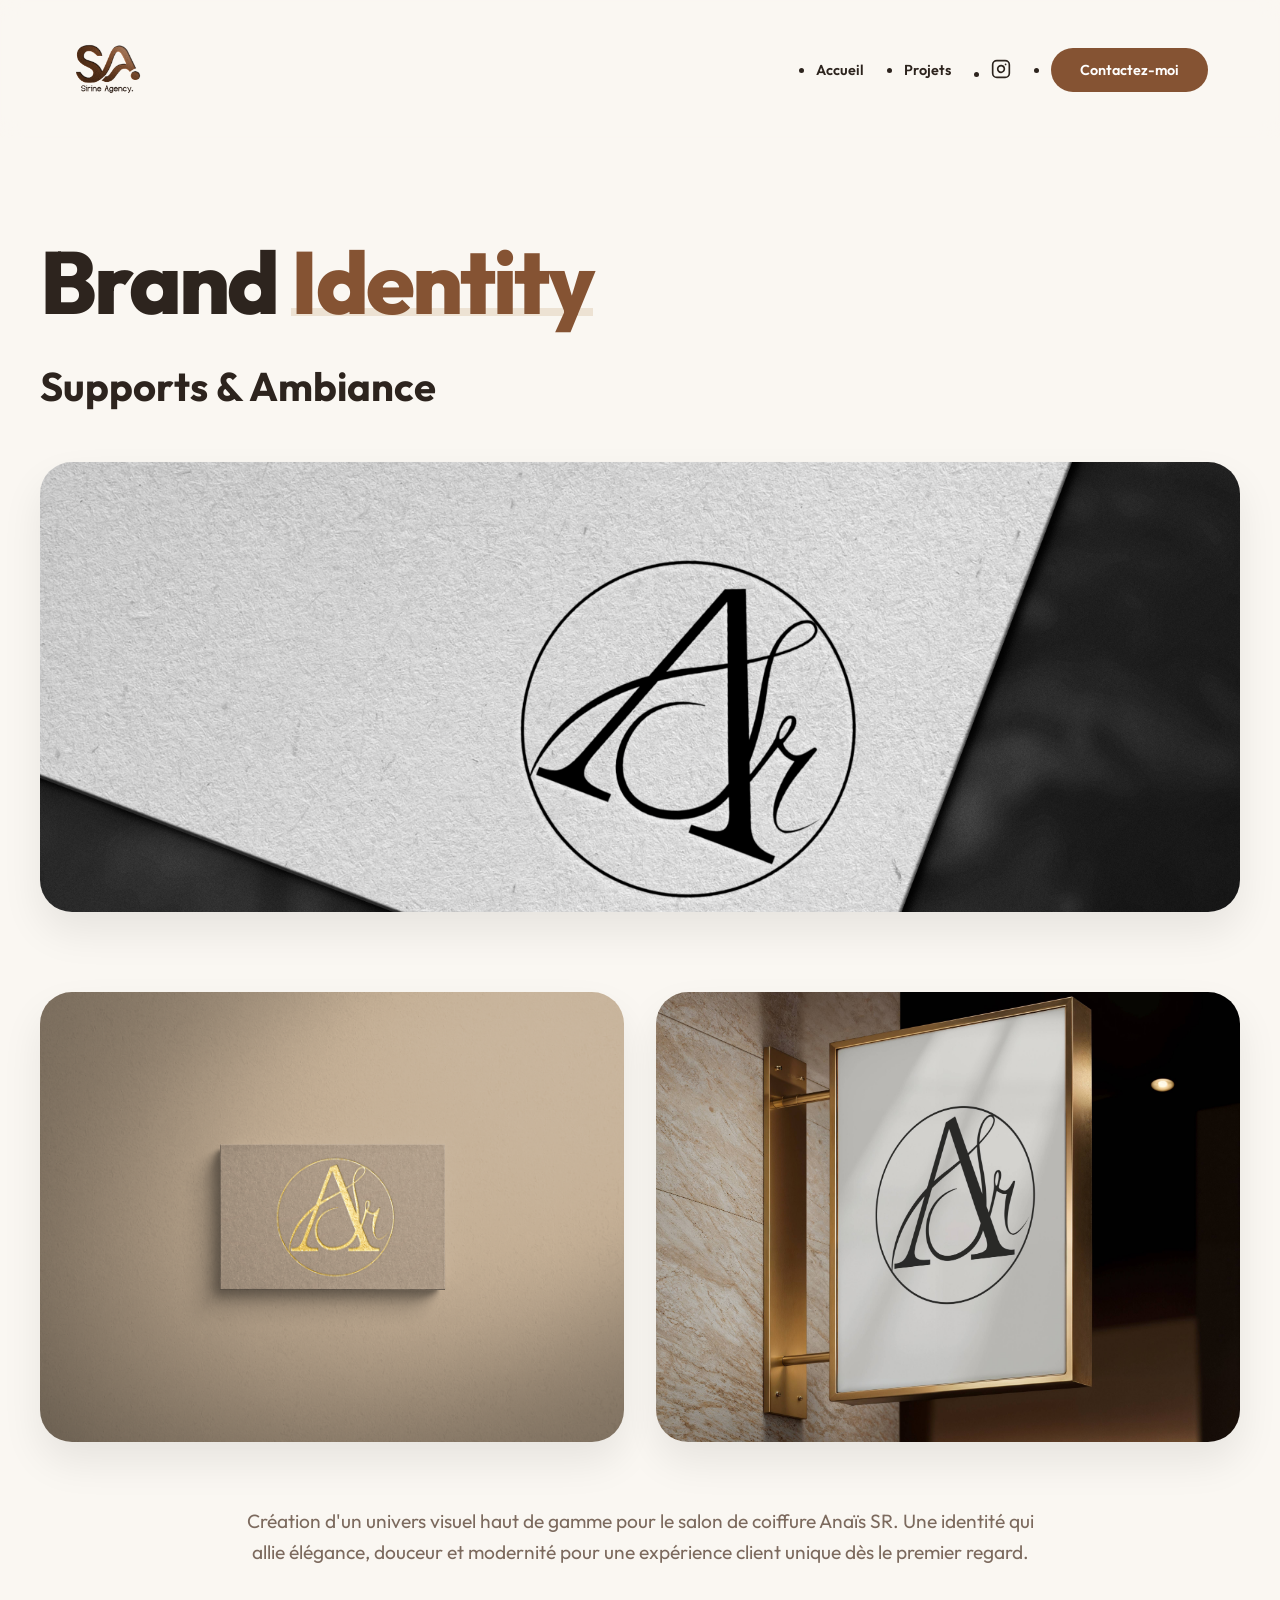
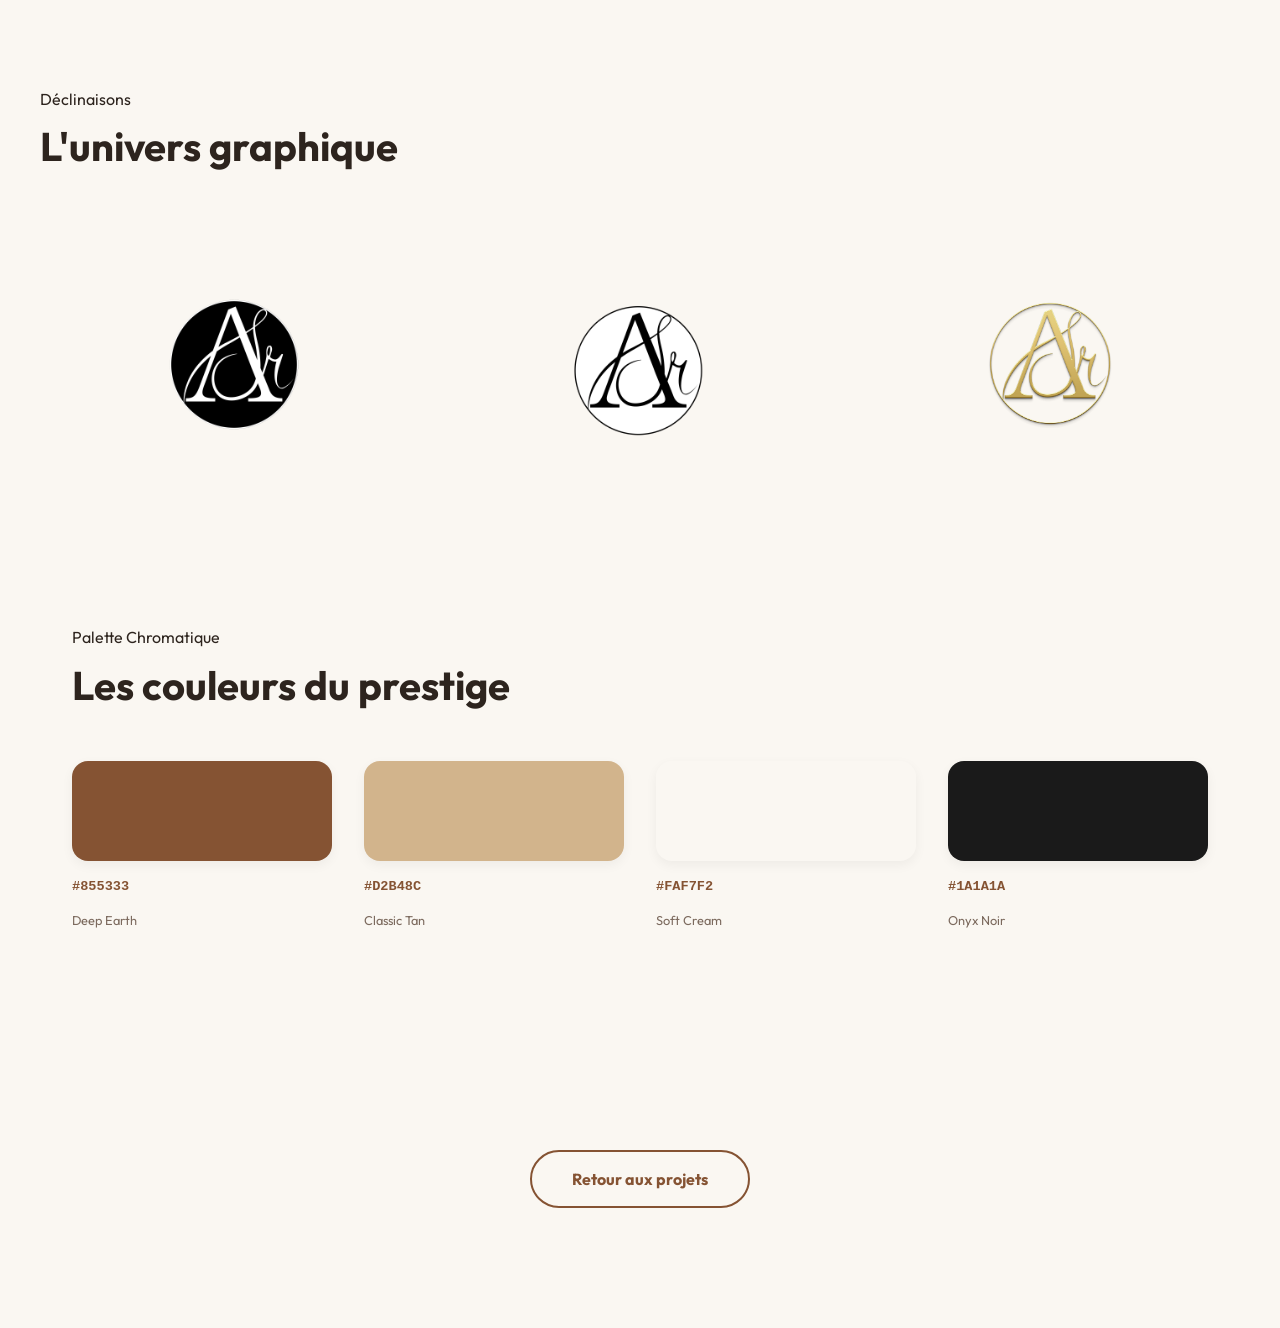
==== commit 4013c7db: "feat: adaptation responsive mobile complete et correctif de compatibilite iOS Safari" ====
--- a/brand-identity.html
+++ b/brand-identity.html
@@ -27,6 +27,11 @@
                 </a></li>
                 <li><a href="contact.html" class="btn-contact">Contactez-moi</a></li>
             </ul>
+            <button class="hamburger-btn" aria-label="Toggle Navigation" id="hamburger-toggle">
+                <span></span>
+                <span></span>
+                <span></span>
+            </button>
         </nav>
     </header>
 
@@ -47,7 +52,7 @@
                 </div>
                 <div class="salon-gallery">
                     <div class="salon-item mockup-shadow">
-                        <img src="assets/LOGO F 4.png" alt="Supports & Ambiance" style="height: 650px;">
+                        <img src="assets/LOGO F 4.png" alt="Supports & Ambiance" class="salon-main-img">
                     </div>
                     <div class="salon-grid-2" style="margin-top: 2rem;">
                         <div class="salon-item mockup-shadow">
--- a/style.css
+++ b/style.css
@@ -351,20 +351,35 @@
 }
 
 /* Animations */
+@-webkit-keyframes fadeInUp {
+    from {
+        opacity: 0;
+        -webkit-transform: translateY(30px);
+        transform: translateY(30px);
+    }
+    to {
+        opacity: 1;
+        -webkit-transform: translateY(0);
+        transform: translateY(0);
+    }
+}
+
 @keyframes fadeInUp {
     from {
         opacity: 0;
+        -webkit-transform: translateY(30px);
         transform: translateY(30px);
     }
-
     to {
         opacity: 1;
+        -webkit-transform: translateY(0);
         transform: translateY(0);
     }
 }
 
 .animate {
-    animation: fadeInUp 0.8s ease forwards;
+    -webkit-animation: fadeInUp 0.8s ease both;
+    animation: fadeInUp 0.8s ease both;
 }
 
 /* Brand Identity Page Refined */
@@ -2066,3 +2081,374 @@
     transform: none !important;
     box-shadow: 0 20px 40px rgba(0,0,0,0.08) !important;
 }
+
+/* ==========================================================================
+   MOBILE RESPONSIVENESS & PREMIUM STYLING
+   ========================================================================== */
+
+/* Hamburger Button */
+.hamburger-btn {
+    display: none;
+    flex-direction: column;
+    justify-content: space-between;
+    width: 28px;
+    height: 19px;
+    background: transparent;
+    border: none;
+    cursor: pointer;
+    padding: 0;
+    z-index: 1100;
+}
+
+.hamburger-btn span {
+    width: 100%;
+    height: 3px;
+    background-color: var(--text);
+    border-radius: 4px;
+    transition: all 0.3s cubic-bezier(0.4, 0, 0.2, 1);
+}
+
+/* Hamburger active transformation morphing into standard close 'X' */
+.hamburger-btn.active span:nth-child(1) {
+    transform: translateY(8px) rotate(45deg);
+    background-color: var(--text);
+}
+
+.hamburger-btn.active span:nth-child(2) {
+    opacity: 0;
+    transform: translateX(-10px);
+}
+
+.hamburger-btn.active span:nth-child(3) {
+    transform: translateY(-8px) rotate(-45deg);
+    background-color: var(--text);
+}
+
+/* General Layout Responsive Safety */
+html, body {
+    overflow-x: hidden;
+    width: 100%;
+    position: relative;
+}
+
+/* Anaïs SR Salon Main Image Class */
+.salon-main-img {
+    width: 100%;
+    height: auto !important;
+    max-height: 450px;
+    object-fit: cover;
+    border-radius: 32px;
+    display: block;
+}
+
+/* Meta Business Suite Scrollable Wrapper */
+.scrollable-mockup-wrapper {
+    width: 100%;
+    overflow-x: auto;
+    -webkit-overflow-scrolling: touch;
+    border-radius: 16px;
+    box-shadow: var(--shadow);
+}
+
+.scrollable-mockup-wrapper .browser-mockup {
+    min-width: 650px;
+}
+
+/* --- Table Breakpoint (992px) --- */
+@media (max-width: 992px) {
+    .container {
+        padding: 0 2rem;
+    }
+
+    .logo-container {
+        margin-left: 0;
+    }
+
+    /* Hero Section */
+    .hero-section {
+        padding: 60px 0;
+        min-height: auto;
+    }
+
+    .hero-content {
+        grid-template-columns: 1fr;
+        gap: 3.5rem;
+        text-align: center;
+    }
+
+    .hero-text p {
+        margin-left: auto;
+        margin-right: auto;
+    }
+
+    .hero-btns {
+        display: flex;
+        justify-content: center;
+    }
+
+    .hero-visual {
+        max-width: 500px;
+        margin: 0 auto;
+        width: 100%;
+    }
+}
+
+/* --- Mobile Breakpoint (992px) --- */
+@media (max-width: 992px) {
+    .container {
+        padding: 0 1.5rem;
+    }
+
+    header {
+        padding: 0.8rem 0;
+    }
+
+    /* Elegant Responsive Hamburger */
+    .hamburger-btn {
+        display: flex;
+    }
+
+    /* Convert standard links list into fullscreen slide-over glassmorphic menu */
+    .nav-links {
+        position: fixed;
+        top: 0;
+        right: -100%;
+        width: 100%;
+        height: 100vh;
+        background: rgba(250, 247, 242, 0.97);
+        backdrop-filter: blur(20px);
+        -webkit-backdrop-filter: blur(20px);
+        flex-direction: column;
+        justify-content: center;
+        align-items: center;
+        gap: 2.5rem;
+        transition: right 0.5s cubic-bezier(0.4, 0, 0.2, 1);
+        z-index: 1050;
+        padding: 2rem;
+        box-shadow: -10px 0 40px rgba(133, 83, 51, 0.08);
+    }
+
+    .nav-links.mobile-open {
+        right: 0;
+    }
+
+    .nav-links a {
+        font-size: 1.6rem;
+        font-weight: 700;
+        opacity: 0;
+        transform: translateY(20px);
+        transition: opacity 0.4s ease, transform 0.4s ease, color 0.3s;
+    }
+
+    .nav-links.mobile-open a {
+        opacity: 1;
+        transform: translateY(0);
+    }
+
+    /* Sequential Menu Links Fade In */
+    .nav-links.mobile-open li:nth-child(1) a { transition-delay: 0.1s; }
+    .nav-links.mobile-open li:nth-child(2) a { transition-delay: 0.2s; }
+    .nav-links.mobile-open li:nth-child(3) a { transition-delay: 0.3s; }
+    .nav-links.mobile-open li:nth-child(4) a { transition-delay: 0.4s; }
+
+    .logo-img {
+        height: 55px; /* Scaled down logo on mobile */
+    }
+
+    /* General Typography & Headers */
+    h1 {
+        font-size: clamp(2.2rem, 8vw, 3.2rem);
+    }
+
+    .section-title {
+        margin-bottom: 2.5rem;
+    }
+
+    /* Sections Padding */
+    .projects-section, .section-padded {
+        padding: 60px 0;
+    }
+
+    /* Projects grid layout fallback */
+    .projects-grid {
+        grid-template-columns: repeat(auto-fit, minmax(280px, 1fr));
+        gap: 2rem;
+    }
+
+    .project-card:hover {
+        transform: translateY(-8px);
+    }
+
+    /* Brand Identity Details */
+    .salon-main-img {
+        max-height: 320px;
+        border-radius: 20px;
+    }
+
+    .salon-item img {
+        height: 300px;
+        border-radius: 20px;
+    }
+
+    .salon-gallery {
+        gap: 1.5rem;
+    }
+
+    .salon-grid-2 {
+        margin-top: 1rem !important;
+        grid-template-columns: 1fr;
+        gap: 1.5rem;
+    }
+
+    .grid-item {
+        border-radius: 20px;
+        padding: 1.5rem;
+        aspect-ratio: 4/3;
+    }
+
+    /* Landing Page Responsive Mockup */
+    .showcase-textured {
+        padding: 40px 1.5rem;
+        margin: 1rem 0;
+        border-radius: 24px;
+    }
+
+    .showcase-mobile {
+        width: 230px;
+        transform: translateY(0);
+        margin-bottom: 1rem;
+    }
+
+    .mobile-screen-scroll {
+        height: 420px;
+    }
+
+    .imac-frame-v2 {
+        border-radius: 12px 12px 0 0;
+    }
+
+    .imac-bottom-v2 {
+        height: 35px;
+        border-radius: 0 0 12px 12px;
+    }
+
+    .imac-logo svg {
+        width: 15px;
+        height: 15px;
+    }
+
+    .imac-stand-v2 {
+        width: 90px;
+        height: 60px;
+    }
+
+    .next-steps {
+        padding: 60px 0 !important;
+    }
+}
+
+/* --- Small Mobile Breakpoint (480px) --- */
+@media (max-width: 480px) {
+    .container {
+        padding: 0 1.25rem;
+    }
+
+    /* Floating elements styling safe area */
+    .floating-element {
+        padding: 0.5rem 1rem;
+        font-size: 0.8rem;
+        border-radius: 12px;
+    }
+
+    .float-1 {
+        top: -8px;
+        left: 8px;
+    }
+
+    .float-2 {
+        bottom: 15px;
+        right: 8px;
+    }
+
+    /* Brand identity color palette grid */
+    .color-palette {
+        grid-template-columns: repeat(2, 1fr);
+        gap: 1.2rem;
+        margin-top: 2rem;
+    }
+
+    .swatch-box {
+        height: 80px;
+        border-radius: 12px;
+    }
+
+    /* Smartphone mockup fluid resizing on very small screens */
+    .phone-mockup {
+        width: 260px;
+        height: 537px;
+    }
+
+    .phone-frame {
+        border-radius: 40px;
+        padding: 8px;
+        border-width: 3px;
+    }
+
+    .phone-screen {
+        border-radius: 32px;
+    }
+
+    .phone-notch {
+        width: 80px;
+        height: 24px;
+        top: 6px;
+    }
+
+    .status-bar {
+        height: 32px;
+        padding: 0 20px;
+        font-size: 10px;
+    }
+
+    .insta-nav {
+        padding: 35px 12px 8px;
+    }
+
+    /* Contact Form Padding Adjustments for Input Fields width optimization */
+    .contact-form-container {
+        padding: 1.8rem 1.2rem;
+        border-radius: 20px;
+    }
+
+    .contact-section {
+        padding: 50px 0;
+    }
+
+    .contact-info h1 {
+        font-size: 2.2rem;
+    }
+
+    .free-quote-badge {
+        font-size: 0.75rem;
+        padding: 0.4rem 1rem;
+    }
+}
+
+/* --- iPhone SE Extra Small (360px) --- */
+@media (max-width: 360px) {
+    .container {
+        padding: 0 1rem;
+    }
+
+    .nav-links {
+        gap: 2rem;
+    }
+
+    h1 {
+        font-size: 2rem;
+    }
+
+    .color-palette {
+        grid-template-columns: 1fr;
+    }
+}
